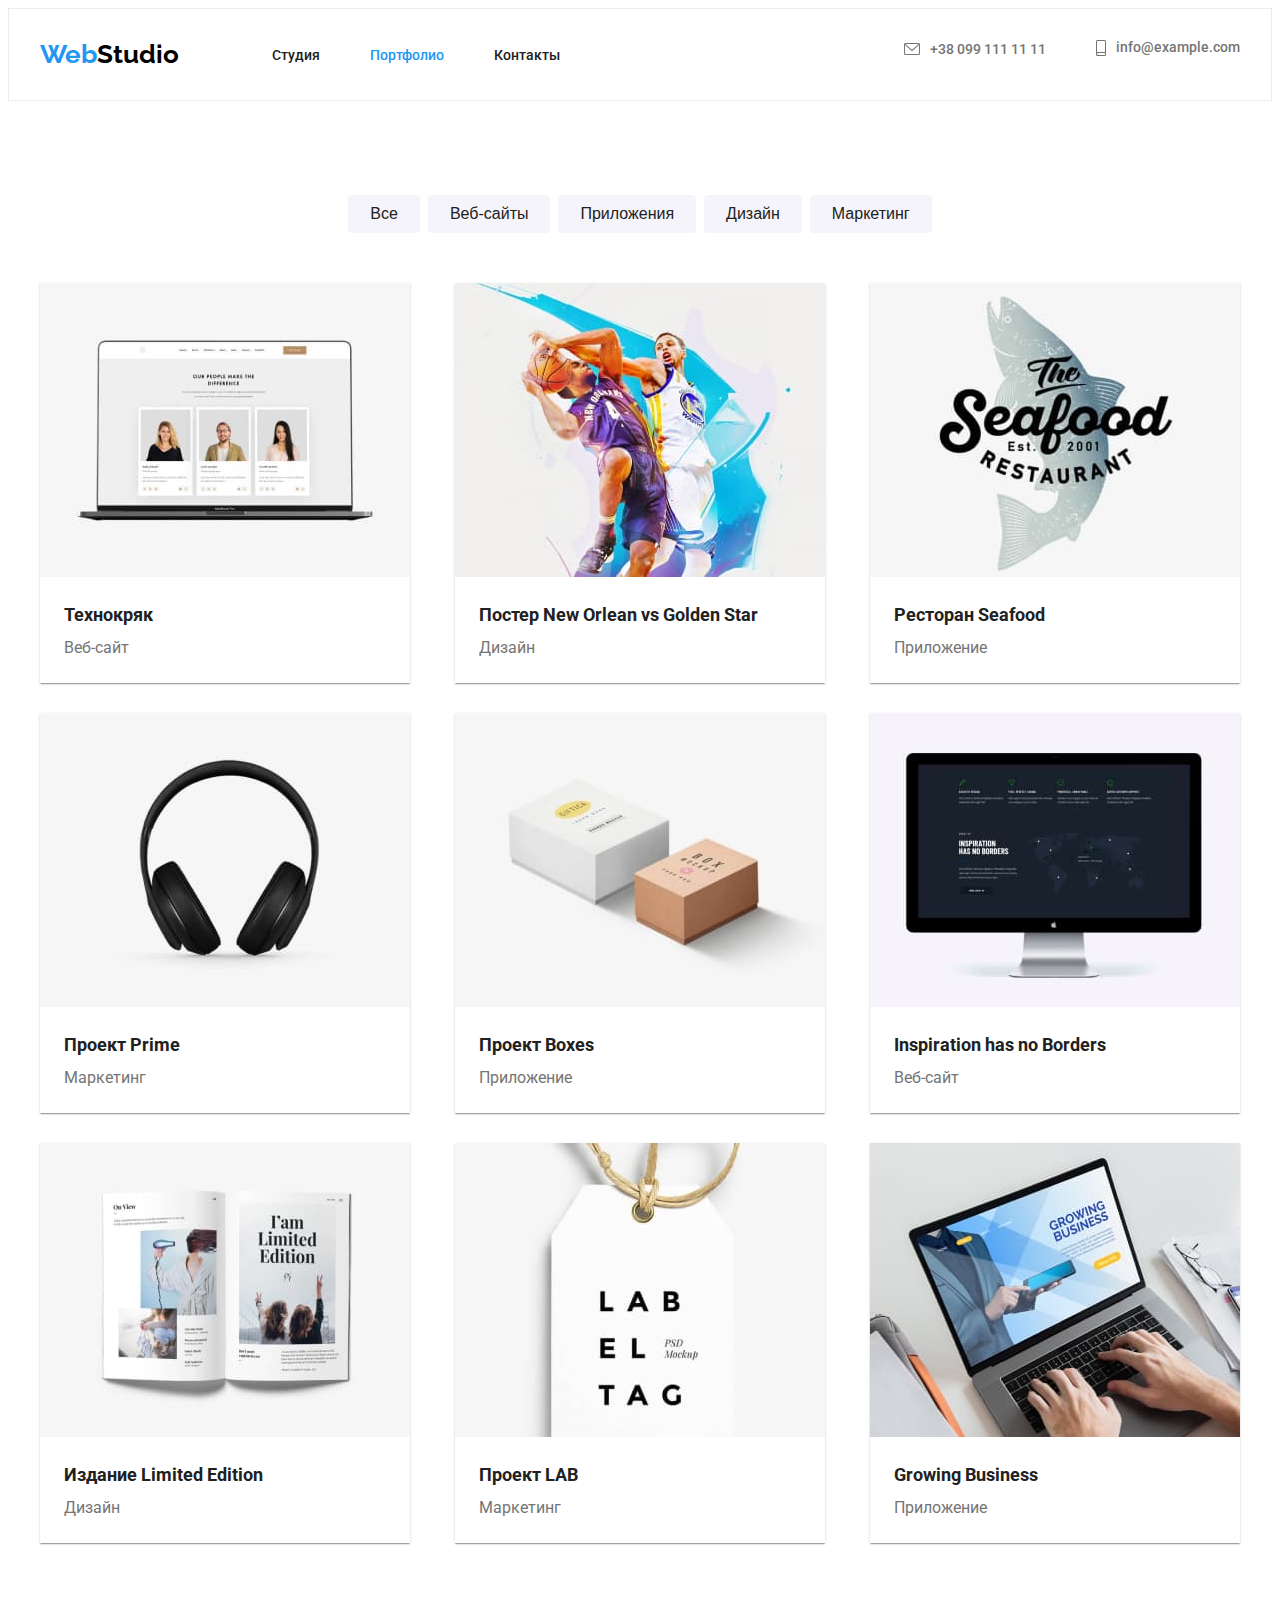
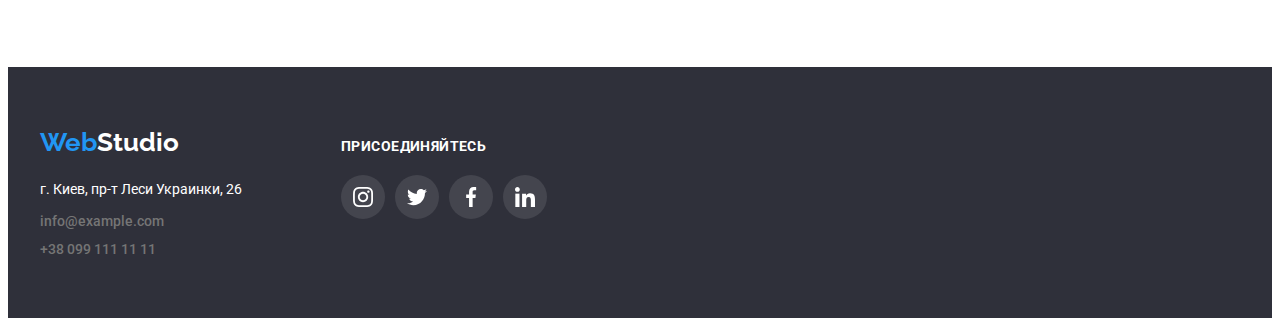
==== portfolio.html @ a1039ed1 "hw4" ====
<!DOCTYPE html>
<html lang="ru">
  <head>
    <meta charset="UTF-8" />
    <meta name="viewport" content="width=device-width, initial-scale=1.0" />
    <title>Портфолио</title>
    <link rel="preconnect" href="https://fonts.gstatic.com" />
    <link
      href="https://fonts.googleapis.com/css2?family=Raleway:wght@700&family=Roboto:wght@400;500;700;900&display=swap"
      rel="stylesheet"
    />
    <link
      rel="stylesheet"
      href="https://cdnjs.cloudflare.com/ajax/libs/modern-normalize/1.0.0/modern-normalize.css"
      integrity="sha512-Zx6MlUMKSVJoQ+83OwhdILe8cSEsCzfqThJd7J/VA2UrK6Ctj85p+xzqfyuNXE5B1k25uUdmJ2OzItbBy9GHAQ=="
      crossorigin="anonymous"
    />
    <link rel="stylesheet" href="./css/style.css" />
  </head>
  <body>
    <!--header-->
    <header class="header">
      <div class="container">
        <nav class="site-nav">
          <a href="index.html" class="logo"><span>Web</span>Studio</a>
          <ul class="site-nav-list">
            <li class="site-nav-link">
              <a href="./index.html" class="studio">Студия</a>
            </li>
            <li class="site-nav-link">
              <a href="portfolio.html" class="portfolio current">Портфолио</a>
            </li>
            <li class="site-nav-link">
              <a href="" class="">Контакты</a>
            </li>
          </ul>
        </nav>
        <ul class="addres-list">
          <li class="addres-list-item">
            <a class="mail" href="tel:+380991111111">+38 099 111 11 11</a>
          </li>
          <li class="addres-list-item">
            <a class="tel" href="mailto:info@example.com">info@example.com</a>
          </li>
        </ul>
      </div>
    </header>

    <!-- main -->
    <main>
      <section class="portfolio">
        <div class="container">
          <h2 class="portfolio-title">Портфолио</h2>
          <ul class="parts-list">
            <li class="parts-item">
              <button type="button" class="button portfolio-btn">Все</button>
            </li>
            <li class="parts-item">
              <button type="button" class="button portfolio-btn">
                Веб-сайты
              </button>
            </li>
            <li class="parts-item">
              <button type="button" class="button portfolio-btn">
                Приложения
              </button>
            </li>
            <li class="parts-item">
              <button type="button" class="button portfolio-btn">Дизайн</button>
            </li>
            <li class="parts-item">
              <button type="button" class="button portfolio-btn">
                Маркетинг
              </button>
            </li>
          </ul>

          <ul class="projects-list">
            <li class="project-item">
              <div class="project-card">
                <img
                  src="./images/project1.jpg"
                  alt=""
                  width="370"
                  height="294"
                />
              </div>
              <div class="project-content">
                <h3 class="name-project">Технокряк</h3>
                <p class="type-project">Веб-сайт</p>
              </div>
            </li>

            <li class="project-item">
              <div class="project-card">
                <img
                  src="./images/project2.jpg"
                  alt=""
                  width="370"
                  height="294"
                />
              </div>
              <div class="project-content">
                <h3 class="name-project">Постер New Orlean vs Golden Star</h3>
                <p class="type-project">Дизайн</p>
              </div>
            </li>
            <li class="project-item">
              <div class="project-card">
                <img
                  src="./images/project3.jpg"
                  alt=""
                  width="370"
                  height="294"
                />
              </div>
              <div class="project-content">
                <h3 class="name-project">Ресторан Seafood</h3>
                <p class="type-project">Приложение</p>
              </div>
            </li>
            <li class="project-item">
              <div class="project-card">
                <img
                  src="./images/project4.jpg"
                  alt=""
                  width="370"
                  height="294"
                />
              </div>
              <div class="project-content">
                <h3 class="name-project">Проект Prime</h3>
                <p class="type-project">Маркетинг</p>
              </div>
            </li>
            <li class="project-item">
              <div class="project-card">
                <img
                  src="./images/project5.jpg"
                  alt=""
                  width="370"
                  height="294"
                />
              </div>
              <div class="project-content">
                <h3 class="name-project">Проект Boxes</h3>
                <p class="type-project">Приложение</p>
              </div>
            </li>
            <li class="project-item">
              <div class="project-card">
                <img
                  src="./images/project6.jpg"
                  alt=""
                  width="370"
                  height="294"
                />
              </div>
              <div class="project-content">
                <h3 class="name-project">Inspiration has no Borders</h3>
                <p class="type-project">Веб-сайт</p>
              </div>
            </li>
            <li class="project-item">
              <div class="project-card">
                <img
                  src="./images/project7.jpg"
                  alt=""
                  width="370"
                  height="294"
                />
              </div>
              <div class="project-content">
                <h3 class="name-project">Издание Limited Edition</h3>
                <p class="type-project">Дизайн</p>
              </div>
            </li>
            <li class="project-item">
              <div class="project-card">
                <img
                  src="./images/project8.jpg"
                  alt=""
                  width="370"
                  height="294"
                />
              </div>
              <div class="project-content">
                <h3 class="name-project">Проект LAB</h3>
                <p class="type-project">Маркетинг</p>
              </div>
            </li>
            <li class="project-item">
              <div class="project-card">
                <img
                  src="./images/project9.jpg"
                  alt=""
                  width="370"
                  height="294"
                />
              </div>
              <div class="project-content">
                <h3 class="name-project">Growing Business</h3>
                <p class="type-project">Приложение</p>
              </div>
            </li>
          </ul>
        </div>
      </section>
    </main>
    <!--footer-->
    <footer class="footer">
      <div class="container">
        <div class="left-side">
          <a href="index.html" class="logo"><span>Web</span>Studio</a>
          <ul class="addres-list">
            <li class="direction">г. Киев, пр-т Леси Украинки, 26</li>
            <li><a href="mailto:info@example.com">info@example.com</a></li>
            <li><a href="tel:+380991111111">+38 099 111 11 11</a></li>
          </ul>
        </div>
        <div class="right-side">
          <b class="join-us">присоединяйтесь</b>
          <ul class="social-list bottom">
            <li class="social-list-item bottom">
              <a class="social-list-link bottom" href="">
                <svg class="social-link-icon bottom">
                  <use href="./images/symbol-defs.svg#icon-instagram"></use>
                </svg>
              </a>
            </li>
            <li class="social-list-item bottom">
              <a class="social-list-link bottom" href="">
                <svg class="social-link-icon bottom">
                  <use href="./images/symbol-defs.svg#icon-twitter"></use>
                </svg>
              </a>
            </li>
            <li class="social-list-item bottom">
              <a class="social-list-link bottom" href=""
                ><svg class="social-link-icon bottom">
                  <use href="./images/symbol-defs.svg#icon-facebook"></use>
                </svg>
              </a>
            </li>
            <li class="social-list-item bottom">
              <a class="social-list-link bottom" href="">
                <svg class="social-link-icon bottom">
                  <use href="./images/symbol-defs.svg#icon-linkedin"></use>
                </svg>
              </a>
            </li>
          </ul>
        </div>
      </div>
    </footer>
  </body>
</html>
---- css/style.css ----
:root {
  --primary-text-color: #757575;
  --title-text-color: #212121;
  --accent-color: #2196f3;
  --white-color: #ffffff;
}

ul,
ol {
  list-style: none;
  margin: 0;
  padding: 0;
}

a {
  text-decoration: none;
}
h1,
h2,
h3,
h4,
h5,
h6,
p {
  margin: 0;
  padding: 0;
}
img {
  display: block;
}
body {
  background-color: var(--white-color);
  color: var(--primary-text-color);
  font-family: 'Roboto';
}

.container {
  width: 1200px;
  padding: 0 15px;
  margin: 0 auto;
}
/* ===========COMPONENTS=============  */

/* =====HEADER====== */

.header {
  display: flex;
  align-items: center;
  padding-top: 30px;
  padding-bottom: 30px;
  border: 1px solid #ececec;
}
.site-nav {
  display: flex;
  align-items: center;
}
.header .container {
  display: flex;
  align-items: center;
}
.header .logo {
  margin-right: 93px;
}
.site-nav-list {
  display: flex;
}
.site-nav-link:not(:last-child) {
  margin-right: 50px;
}

.header .addres-list {
  display: flex;
  margin-left: auto;
}

.addres-list-item:not(:last-child) {
  margin-right: 50px;
}

.header .logo {
  color: #000000;
  font-family: Raleway;
  font-weight: 700;
  font-size: 26px;
  line-height: 1.19;
}

.logo > span {
  color: var(--accent-color);
}

.site-nav a {
  color: var(--title-text-color);
  font-weight: 500;
  font-size: 14px;
  line-height: 1.14;
}

.site-nav-list a:hover,
.site-nav-list a:focus {
  color: var(--accent-color);
}

.addres-list a {
  color: var(--primary-text-color);
  font-weight: 500;
  font-size: 14px;
  line-height: 1.14;
  display: inline-flex;
  align-items: center;
}

.mail::before {
  display: inline-block;
  content: '';
  width: 16px;
  height: 12px;
  margin-right: 10px;
  background-position: center;
  background-repeat: no-repeat;
  background-image: url(../images/envelope.svg);
}
.mail:hover::before {
  fill: var(--accent-color);
}
.tel::before {
  display: inline-block;
  content: '';
  width: 10px;
  height: 16px;
  margin-right: 10px;
  background-position: center;
  background-repeat: no-repeat;
  background-image: url(../images/smartphone.svg);
}
.addres-list a:hover,
.addres-list a:focus {
  color: var(--accent-color);
}

.hero {
  max-width: 1600px;
  min-height: 600px;
  padding: 200px 0;
  margin-left: auto;
  margin-right: auto;
  background-image: linear-gradient(
      to right,
      rgba(47, 48, 58, 0.4),
      rgba(47, 48, 58, 0.4)
    ),
    url('../images/bg-img-hero.jpg');
  background-color: #000000;
  background-repeat: no-repeat;
  background-position: center;
}
.hero h1 {
  color: var(--white-color);
  font-weight: 900;
  font-size: 44px;
  line-height: 1.36;
  margin-bottom: 30px;
  text-align: center;
  text-transform: uppercase;
}

.site-nav .current {
  color: var(--accent-color);
}
.feature-section {
  padding: 94px 0;
}
.feature {
  width: 270px;
  min-height: 16px;
  color: var(--title-text-color);
  font-weight: 700;
  font-size: 14px;
  line-height: 1.14;
  letter-spacing: 0.03em;
}
.feature-text {
  width: 270px;
  min-height: 75px;
  font-size: 14px;
  line-height: 1.71;
  letter-spacing: 0.03em;
  margin-top: 10px;
}
.feature-list {
  display: flex;
  margin-bottom: 94px;
}
.feature-list-item:not(:last-child) {
  margin-right: 30px;
}
.feature-list-item::before {
  display: block;
  content: '';
  width: 270px;
  height: 120px;
  background-color: #f5f4fa;
  border-radius: 4px;
  margin-bottom: 30px;
  background-position: center;
  background-repeat: no-repeat;
}

.feature-list-item.icon-antena::before {
  background-image: url(../images/antenna.svg);
  background-size: 70px;
}
.feature-list-item.icon-clock::before {
  background-image: url(../images/clock.svg);
  background-size: 70px;
}
.feature-list-item.icon-diagram::before {
  background-image: url(../images/diagram.svg);
  background-size: 70px;
}
.feature-list-item.icon-astronaut::before {
  background-image: url(../images/astronaut.svg);
  background-size: 70px;
}
.card .social-list {
  padding: 0 32px;
  display: flex;
  justify-content: space-between;
}

.social-list-link {
  display: flex;
  justify-content: center;
  align-items: center;
  width: 44px;
  height: 44px;
  border-radius: 50%;
}
.social-link-icon {
  fill: #afb1b8;
  width: 20px;
  height: 20px;
}
.social-link-icon:not(:last-child) {
  margin-right: 10px;
}
.social-list-link:hover .social-link-icon,
.social-list-link:focus .social-link-icon {
  fill: var(--white-color);
}
.social-list-link:hover,
.social-list-link:focus {
  background-color: var(--accent-color);
}
.what-we-do {
  color: var(--title-text-color);
  font-weight: 700;
  font-size: 36px;
  line-height: 1.17;
  margin-bottom: 50px;
  min-width: 376px;
  text-align: center;
}
.img-box {
  display: flex;
  justify-content: space-between;
}

/* ==========OUR TEAM============== */
.our-team {
  padding: 94px 0;
  background-color: #f5f4fa;
}
.our-team-title {
  color: var(--title-text-color);
  font-weight: 700;
  font-size: 36px;
  line-height: 1.17;
  text-align: center;
  margin-bottom: 50px;
}
.our-team-list {
  display: flex;
}
.member-name {
  margin-top: 30px;
  text-align: center;
  color: var(--title-text-color);
  font-weight: 500;
  font-size: 16px;
  line-height: 1.19;
}
.member-job {
  margin-top: 10px;
  margin-bottom: 16px;
  text-align: center;
  font-weight: 400;
  font-size: 16px;
  line-height: 1.19;
}
.list-item:not(:last-child) {
  margin-right: 30px;
}

/* ======FOOTER======== */
.footer .logo {
  color: var(--white-color);
  font-family: Raleway;
  font-weight: 700;
  font-size: 26px;
  line-height: 1.19;
}
.direction {
  color: var(--white-color);
  font-weight: 400;
  font-size: 14px;
  line-height: 1.71;
}

.footer {
  background-color: #2f303a;
  padding: 60px 0;
}
.footer .addres-list {
  margin-top: 20px;
  width: 231px;
}
.addres-list li:not(:last-child) {
  margin-bottom: 9px;
}

/* =======portfolio name project========= */
.portfolio {
  padding: 94px 0;
}
.portfolio-title {
  display: none;
}
.name-project {
  color: var(--title-text-color);
}

.name-project {
  color: var(--title-text-color);
  font-weight: 700;
  font-size: 18px;
  line-height: 2;
}
.type-project {
  font-weight: 400;
  font-size: 16px;
  line-height: 1.88;
}
.parts-list {
  display: flex;
  justify-content: center;
  margin-bottom: 50px;
}
.parts-item:not(:last-child) {
  margin-right: 8px;
}

.projects-list {
  display: flex;
  flex-wrap: wrap;
  justify-content: space-between;
}
.project-item {
  margin-bottom: 30px;
}

/* =================BUTTON=========== */

.hero .hero-btn {
  min-width: 200px;
  box-shadow: 0px 4px 4px rgba(0, 0, 0, 0.15);
  border-radius: 4px;
  background-color: var(--accent-color);
  color: var(--white-color);
  font-weight: 700;
  font-size: 16px;
  line-height: 1.88;
  cursor: pointer;
  padding: 10px 32px;
  display: block;
  margin: 0 auto;
}

.parts-list .portfolio-btn {
  border-radius: 4px;
  background-color: #f5f4fa;
  color: var(--title-text-color);
  font-weight: 500;
  font-size: 16px;
  line-height: 1.63;
  cursor: pointer;
  padding: 6px 22px;
  border: 0;
}

.button:hover,
.button:focus {
  background-color: var(--accent-color);
  color: var(--white-color);
}

.card {
  margin-left: auto;
  margin-right: auto;
  padding-bottom: 30px;
  background-color: #ffffff;
  box-shadow: 0px 1px 3px rgba(0, 0, 0, 0.12), 0px 1px 1px rgba(0, 0, 0, 0.14),
    0px 2px 1px rgba(0, 0, 0, 0.2);
  border-radius: 0px 0px 4px 4px;
}
.project-card {
  margin-left: auto;
  margin-right: auto;
  background-color: #fff;
  box-shadow: 0px 2px 1px -1px rgba(0, 0, 0, 0.2),
    0px 1px 1px 0px rgba(0, 0, 0, 0.14), 0px 1px 3px 0px rgba(0, 0, 0, 0.12);
}

.project-content {
  margin-left: auto;
  margin-right: auto;
  padding: 20px 24px;
  background-color: #fff;
  box-shadow: 0px 2px 1px -1px rgba(0, 0, 0, 0.2),
    0px 1px 1px 0px rgba(0, 0, 0, 0.14), 0px 1px 3px 0px rgba(0, 0, 0, 0.12);
}
.project-item:hover {
  border: 1px solid #eeeeee;
  box-shadow: 0px 1px 1px rgba(0, 0, 0, 0.12), 0px 4px 4px rgba(0, 0, 0, 0.06),
    1px 4px 6px rgba(0, 0, 0, 0.16);
}

.join-us {
  display: block;
  font-weight: 700;
  color: var(--white-color);
  font-size: 14px;
  line-height: 1.14;
  letter-spacing: 0.03em;
  text-transform: uppercase;
  margin-bottom: 20px;
}
.footer > .container {
  display: flex;
}
.left-side {
  margin-right: 70px;
}
.right-side {
  margin-top: 12px;
}

.social-list.bottom {
  display: flex;
  justify-content: space-between;
}
.social-list-link.bottom {
  display: flex;
  justify-content: center;
  align-items: center;
  width: 44px;
  height: 44px;
  border-radius: 50%;
  background: rgba(255, 255, 255, 0.1);
}
.social-list-item.bottom:not(:last-child) {
  margin-right: 10px;
}
.social-link-icon.bottom {
  fill: var(--white-color);
  width: 20px;
  height: 20px;
}
.social-link-icon:not(:last-child) {
  margin-right: 10px;
}
.social-list-link.bottom:hover .social-link-icon,
.social-list-link.bottom:focus .social-link-icon {
  fill: var(--white-color);
}
.social-list-link.bottom:hover,
.social-list-link.bottom:focus {
  background-color: var(--accent-color);
}
/* ========================== */
.our-clients {
  padding: 94px 0;
}
.our-client-icon {
  fill: #afb1b8;
}
.our-clients-title {
  text-align: center;
  color: var(--title-text-color);
  font-weight: 700;
  font-size: 36px;
  line-height: 1.17;
  margin-bottom: 50px;
}
.our-clients-item:not(:last-child) {
  margin-right: 30px;
}
.our-clients-list {
  display: flex;
}
.our-clients-link {
  display: flex;
  justify-content: center;
  align-items: center;
  width: 170px;
  height: 90px;
  border: 1px solid #afb1b8;
  border-radius: 4px;
}
.our-clients-link:hover,
.our-clients-link:focus {
  border-color: var(--accent-color);
}
.our-clients-link:hover .our-client-icon {
  fill: var(--accent-color);
}
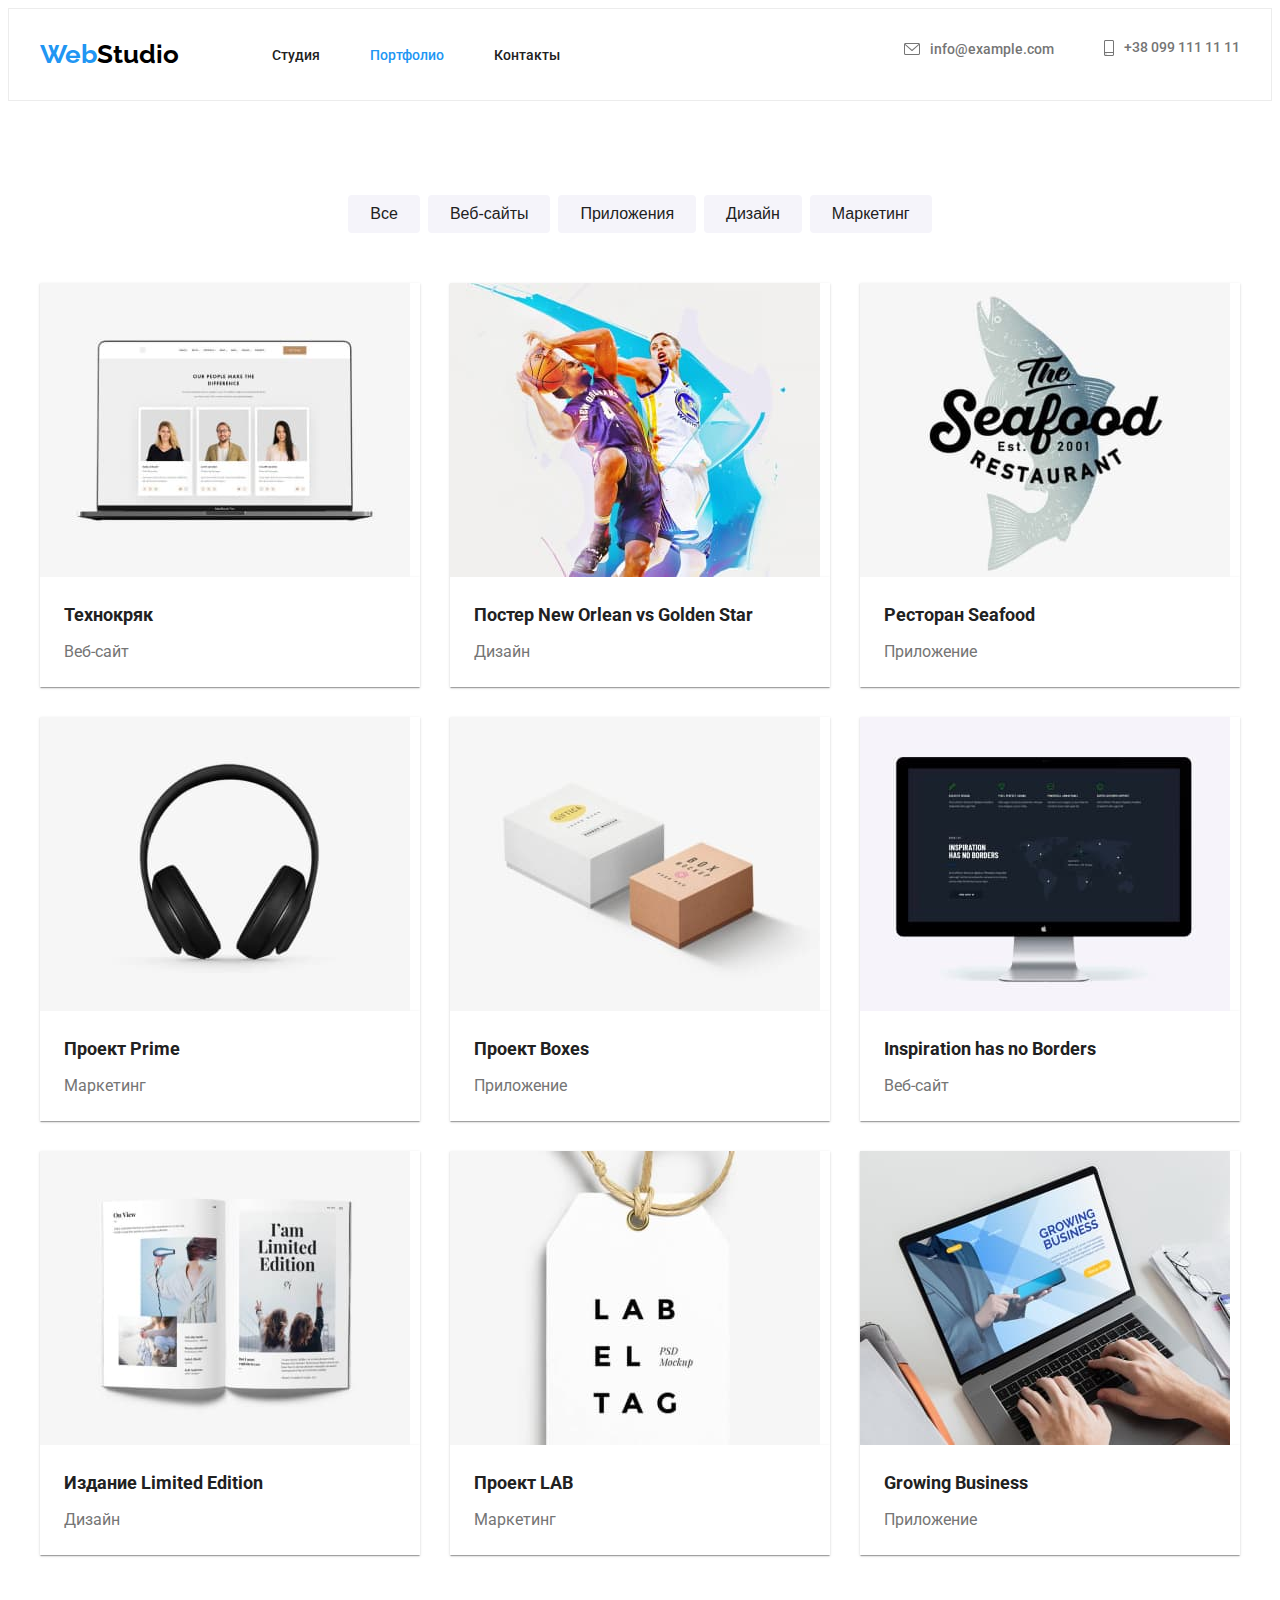
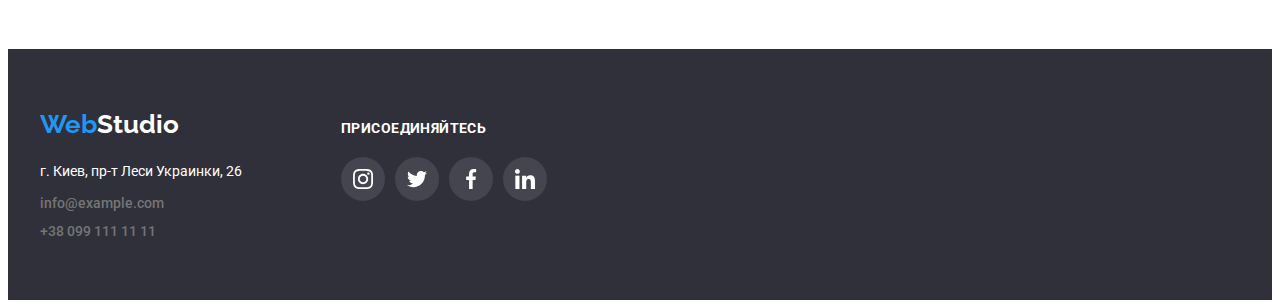
==== commit 56be026d: "fixed" ====
--- a/portfolio.html
+++ b/portfolio.html
@@ -37,10 +37,10 @@
         </nav>
         <ul class="addres-list">
           <li class="addres-list-item">
-            <a class="mail" href="tel:+380991111111">+38 099 111 11 11</a>
+            <a class="mail" href="mailto:info@example.com">info@example.com</a>
           </li>
           <li class="addres-list-item">
-            <a class="tel" href="mailto:info@example.com">info@example.com</a>
+            <a class="tel" href="tel:+380991111111">+38 099 111 11 11</a>
           </li>
         </ul>
       </div>
@@ -77,18 +77,20 @@
 
           <ul class="projects-list">
             <li class="project-item">
-              <div class="project-card">
-                <img
-                  src="./images/project1.jpg"
-                  alt=""
-                  width="370"
-                  height="294"
-                />
-              </div>
-              <div class="project-content">
-                <h3 class="name-project">Технокряк</h3>
-                <p class="type-project">Веб-сайт</p>
-              </div>
+              <article class="project-card">
+                <div>
+                  <img
+                    src="./images/project1.jpg"
+                    alt=""
+                    width="370"
+                    height="294"
+                  />
+                </div>
+                <div class="project-content">
+                  <h3 class="name-project">Технокряк</h3>
+                  <p class="type-project">Веб-сайт</p>
+                </div>
+              </article>
             </li>
 
             <li class="project-item">
--- a/css/style.css
+++ b/css/style.css
@@ -3,6 +3,7 @@
   --title-text-color: #212121;
   --accent-color: #2196f3;
   --white-color: #ffffff;
+  --projects-list-gap: 30px;
 }
 
 ul,
@@ -27,6 +28,7 @@
 }
 img {
   display: block;
+  max-width: 100%;
 }
 body {
   background-color: var(--white-color);
@@ -170,6 +172,9 @@
 .feature-section {
   padding: 94px 0;
 }
+.feature-section-top {
+  padding-top: 94px;
+}
 .feature {
   width: 270px;
   min-height: 16px;
@@ -336,9 +341,6 @@
 .portfolio-title {
   display: none;
 }
-.name-project {
-  color: var(--title-text-color);
-}
 
 .name-project {
   color: var(--title-text-color);
@@ -347,6 +349,7 @@
   line-height: 2;
 }
 .type-project {
+  margin-top: 4px;
   font-weight: 400;
   font-size: 16px;
   line-height: 1.88;
@@ -363,10 +366,15 @@
 .projects-list {
   display: flex;
   flex-wrap: wrap;
-  justify-content: space-between;
-}
-.project-item {
-  margin-bottom: 30px;
+
+  margin-top: calc(-1 * var(--projects-list-gap));
+  margin-left: calc(-1 * var(--projects-list-gap));
+}
+.projects-list > .project-item {
+  flex-basis: calc(100% / 3 - 30px);
+
+  margin-top: var(--projects-list-gap);
+  margin-left: var(--projects-list-gap);
 }
 
 /* =================BUTTON=========== */
@@ -414,6 +422,7 @@
   border-radius: 0px 0px 4px 4px;
 }
 .project-card {
+  overflow: hidden;
   margin-left: auto;
   margin-right: auto;
   background-color: #fff;
@@ -422,15 +431,17 @@
 }
 
 .project-content {
+  padding: 20px 24px;
   margin-left: auto;
   margin-right: auto;
-  padding: 20px 24px;
+
   background-color: #fff;
   box-shadow: 0px 2px 1px -1px rgba(0, 0, 0, 0.2),
     0px 1px 1px 0px rgba(0, 0, 0, 0.14), 0px 1px 3px 0px rgba(0, 0, 0, 0.12);
 }
-.project-item:hover {
-  border: 1px solid #eeeeee;
+.project-item:hover,
+.project-item:focus {
+  outline: none;
   box-shadow: 0px 1px 1px rgba(0, 0, 0, 0.12), 0px 4px 4px rgba(0, 0, 0, 0.06),
     1px 4px 6px rgba(0, 0, 0, 0.16);
 }
@@ -517,10 +528,14 @@
   border: 1px solid #afb1b8;
   border-radius: 4px;
 }
+
 .our-clients-link:hover,
 .our-clients-link:focus {
-  border-color: var(--accent-color);
-}
-.our-clients-link:hover .our-client-icon {
+  border: 1px solid var(--accent-color);
+  outline: none;
+}
+
+.our-clients-link:hover .our-client-icon,
+.our-clients-link:focus .our-client-icon {
   fill: var(--accent-color);
 }
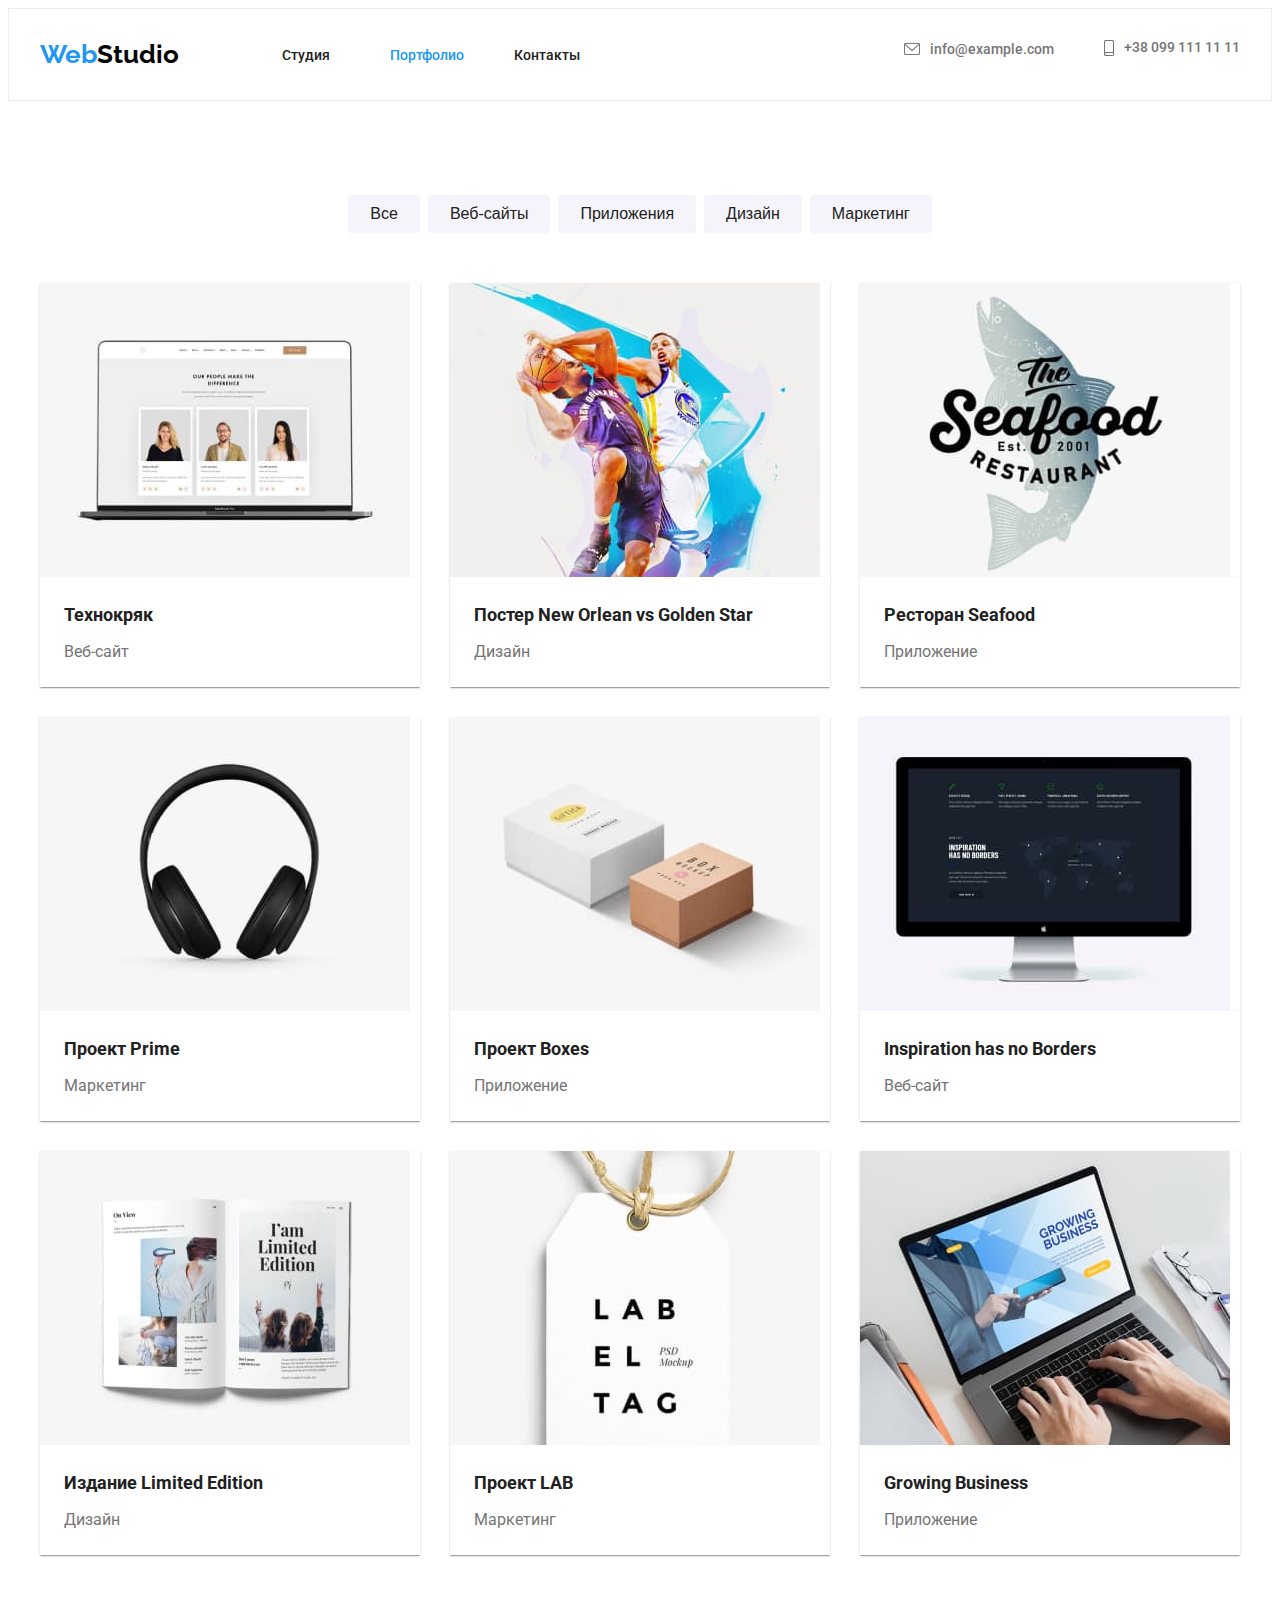
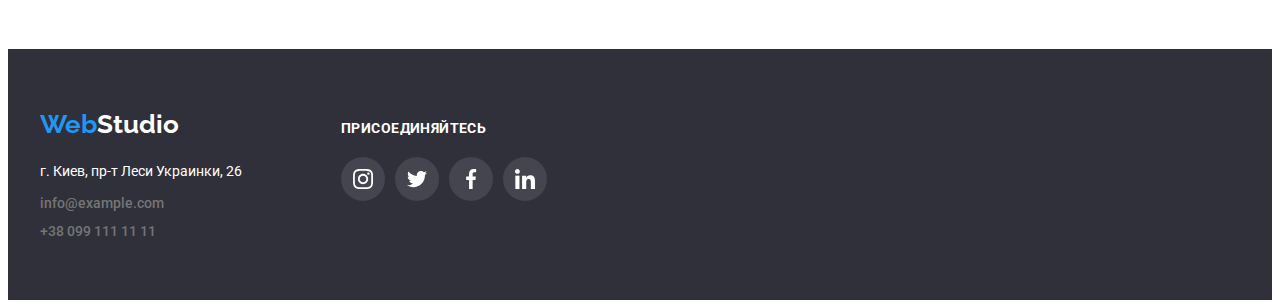
==== commit 4f55a2b4: "fixed2" ====
--- a/portfolio.html
+++ b/portfolio.html
@@ -94,116 +94,139 @@
             </li>
 
             <li class="project-item">
-              <div class="project-card">
-                <img
-                  src="./images/project2.jpg"
-                  alt=""
-                  width="370"
-                  height="294"
-                />
-              </div>
-              <div class="project-content">
-                <h3 class="name-project">Постер New Orlean vs Golden Star</h3>
-                <p class="type-project">Дизайн</p>
-              </div>
-            </li>
-            <li class="project-item">
-              <div class="project-card">
-                <img
-                  src="./images/project3.jpg"
-                  alt=""
-                  width="370"
-                  height="294"
-                />
-              </div>
-              <div class="project-content">
-                <h3 class="name-project">Ресторан Seafood</h3>
-                <p class="type-project">Приложение</p>
-              </div>
-            </li>
-            <li class="project-item">
-              <div class="project-card">
-                <img
-                  src="./images/project4.jpg"
-                  alt=""
-                  width="370"
-                  height="294"
-                />
-              </div>
-              <div class="project-content">
-                <h3 class="name-project">Проект Prime</h3>
-                <p class="type-project">Маркетинг</p>
-              </div>
-            </li>
-            <li class="project-item">
-              <div class="project-card">
-                <img
-                  src="./images/project5.jpg"
-                  alt=""
-                  width="370"
-                  height="294"
-                />
-              </div>
-              <div class="project-content">
-                <h3 class="name-project">Проект Boxes</h3>
-                <p class="type-project">Приложение</p>
-              </div>
-            </li>
-            <li class="project-item">
-              <div class="project-card">
-                <img
-                  src="./images/project6.jpg"
-                  alt=""
-                  width="370"
-                  height="294"
-                />
-              </div>
-              <div class="project-content">
-                <h3 class="name-project">Inspiration has no Borders</h3>
-                <p class="type-project">Веб-сайт</p>
-              </div>
-            </li>
-            <li class="project-item">
-              <div class="project-card">
-                <img
-                  src="./images/project7.jpg"
-                  alt=""
-                  width="370"
-                  height="294"
-                />
-              </div>
-              <div class="project-content">
-                <h3 class="name-project">Издание Limited Edition</h3>
-                <p class="type-project">Дизайн</p>
-              </div>
-            </li>
-            <li class="project-item">
-              <div class="project-card">
-                <img
-                  src="./images/project8.jpg"
-                  alt=""
-                  width="370"
-                  height="294"
-                />
-              </div>
-              <div class="project-content">
-                <h3 class="name-project">Проект LAB</h3>
-                <p class="type-project">Маркетинг</p>
-              </div>
-            </li>
-            <li class="project-item">
-              <div class="project-card">
-                <img
-                  src="./images/project9.jpg"
-                  alt=""
-                  width="370"
-                  height="294"
-                />
-              </div>
-              <div class="project-content">
-                <h3 class="name-project">Growing Business</h3>
-                <p class="type-project">Приложение</p>
-              </div>
+              <article class="project-card">
+                <div>
+                  <img
+                    src="./images/project2.jpg"
+                    alt=""
+                    width="370"
+                    height="294"
+                  />
+                </div>
+                <div class="project-content">
+                  <h3 class="name-project">Постер New Orlean vs Golden Star</h3>
+                  <p class="type-project">Дизайн</p>
+                </div>
+              </article>
+            </li>
+
+            <li class="project-item">
+              <article class="project-card">
+                <div>
+                  <img
+                    src="./images/project3.jpg"
+                    alt=""
+                    width="370"
+                    height="294"
+                  />
+                </div>
+                <div class="project-content">
+                  <h3 class="name-project">Ресторан Seafood</h3>
+                  <p class="type-project">Приложение</p>
+                </div>
+              </article>
+            </li>
+
+            <li class="project-item">
+              <article class="project-card">
+                <div>
+                  <img
+                    src="./images/project4.jpg"
+                    alt=""
+                    width="370"
+                    height="294"
+                  />
+                </div>
+                <div class="project-content">
+                  <h3 class="name-project">Проект Prime</h3>
+                  <p class="type-project">Маркетинг</p>
+                </div>
+              </article>
+            </li>
+
+            <li class="project-item">
+              <article class="project-card">
+                <div>
+                  <img
+                    src="./images/project5.jpg"
+                    alt=""
+                    width="370"
+                    height="294"
+                  />
+                </div>
+                <div class="project-content">
+                  <h3 class="name-project">Проект Boxes</h3>
+                  <p class="type-project">Приложение</p>
+                </div>
+              </article>
+            </li>
+
+            <li class="project-item">
+              <article class="project-card">
+                <div>
+                  <img
+                    src="./images/project6.jpg"
+                    alt=""
+                    width="370"
+                    height="294"
+                  />
+                </div>
+                <div class="project-content">
+                  <h3 class="name-project">Inspiration has no Borders</h3>
+                  <p class="type-project">Веб-сайт</p>
+                </div>
+              </article>
+            </li>
+
+            <li class="project-item">
+              <article class="project-card">
+                <div>
+                  <img
+                    src="./images/project7.jpg"
+                    alt=""
+                    width="370"
+                    height="294"
+                  />
+                </div>
+                <div class="project-content">
+                  <h3 class="name-project">Издание Limited Edition</h3>
+                  <p class="type-project">Дизайн</p>
+                </div>
+              </article>
+            </li>
+
+            <li class="project-item">
+              <article class="project-card">
+                <div>
+                  <img
+                    src="./images/project8.jpg"
+                    alt=""
+                    width="370"
+                    height="294"
+                  />
+                </div>
+                <div class="project-content">
+                  <h3 class="name-project">Проект LAB</h3>
+                  <p class="type-project">Маркетинг</p>
+                </div>
+              </article>
+            </li>
+
+            <li class="project-item">
+              <article class="project-card">
+                <div>
+                  <img
+                    src="./images/project9.jpg"
+                    alt=""
+                    width="370"
+                    height="294"
+                  />
+                </div>
+                <div class="project-content">
+                  <h3 class="name-project">Growing Business</h3>
+                  <p class="type-project">Приложение</p>
+                </div>
+              </article>
             </li>
           </ul>
         </div>
--- a/css/style.css
+++ b/css/style.css
@@ -96,6 +96,10 @@
   font-weight: 500;
   font-size: 14px;
   line-height: 1.14;
+}
+.studio,
+.portfolio-link {
+  padding: 10px;
 }
 
 .site-nav-list a:hover,
